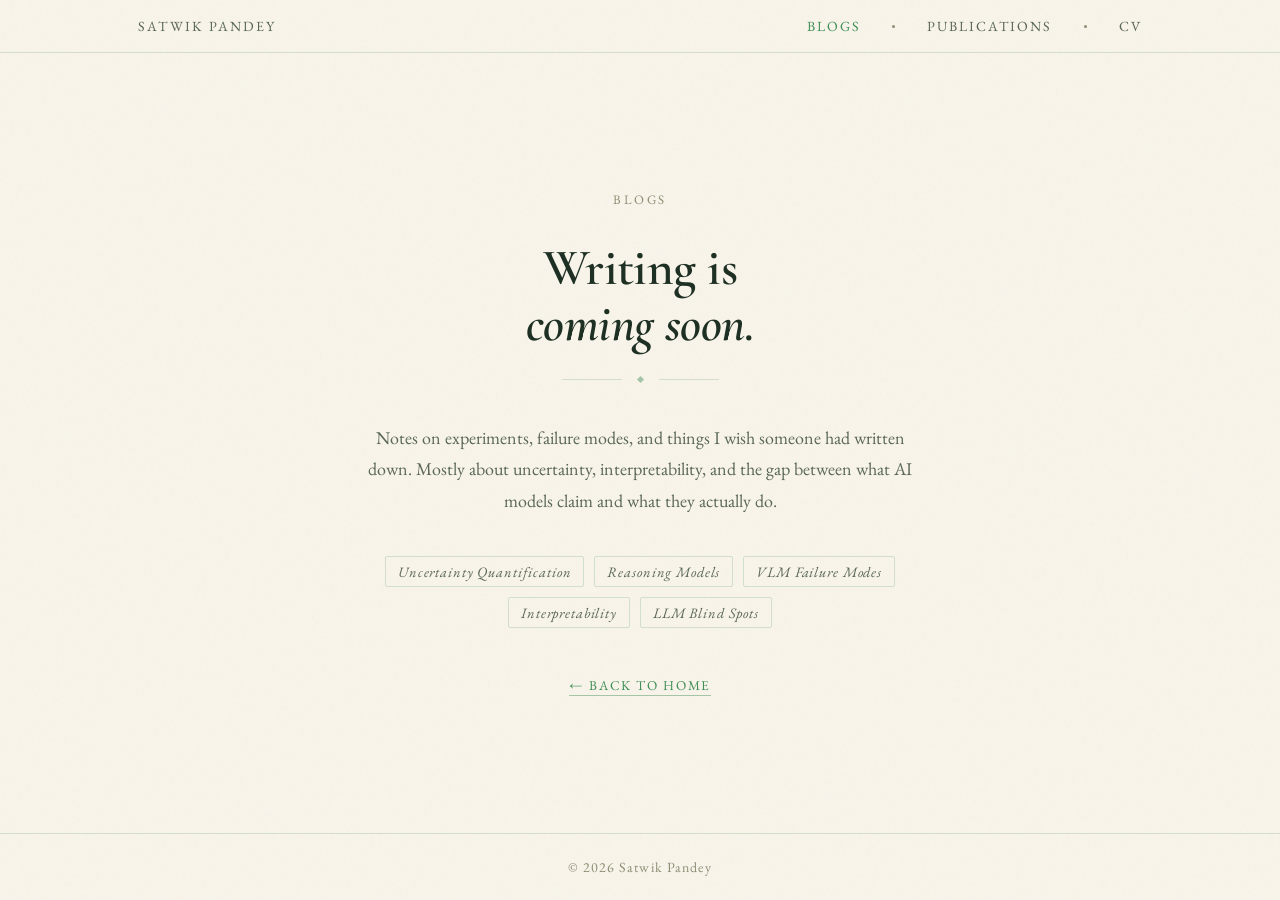
==== blogs.html @ ab52cb60 "added publications" ====
<!DOCTYPE html>
<html lang="en">
<head>
<meta charset="UTF-8">
<meta name="viewport" content="width=device-width, initial-scale=1.0">
<title>Blogs — Satwik Pandey</title>

<link rel="icon" type="image/svg+xml" href="favicon-animated.svg">
<link rel="shortcut icon" href="favicon-32x32.png">
<link rel="icon" type="image/png" sizes="32x32" href="favicon-32x32.png">
<link rel="icon" type="image/png" sizes="16x16" href="favicon-16x16.png">
<link rel="apple-touch-icon" sizes="180x180" href="apple-touch-icon.png">

<link rel="preconnect" href="https://fonts.googleapis.com">
<link rel="preconnect" href="https://fonts.gstatic.com" crossorigin>
<link href="https://fonts.googleapis.com/css2?family=Cormorant+Garamond:ital,wght@0,300;0,400;0,500;0,600;0,700;1,300;1,400&family=EB+Garamond:ital,wght@0,400;0,500;1,400&display=swap" rel="stylesheet">

<style>
  *, *::before, *::after {
    box-sizing: border-box;
    margin: 0;
    padding: 0;
  }

  :root {
    --bg:              #f8f4ea;
    --text:            #2f3a2d;
    --text-muted:      #596754;
    --text-dim:        #8c8d74;
    --green:           #3f8f56;
    --green-dim:       #2c6f42;
    --green-faint:     rgba(63, 143, 86, 0.08);
    --green-edge:      rgba(63, 143, 86, 0.20);
    --green-border:    rgba(63, 143, 86, 0.45);
    --green-hover:     #61ad76;
    --heading:         #1e2f23;
    --font-display:    'Cormorant Garamond', Georgia, serif;
    --font-body:       'EB Garamond', Georgia, serif;
  }

  html {
    font-size: 18px;
    background: var(--bg);
    color: var(--text);
    -webkit-font-smoothing: antialiased;
  }

  body {
    font-family: var(--font-body);
    min-height: 100vh;
    display: flex;
    flex-direction: column;
    overflow-x: hidden;
  }

  /* Grain overlay */
  body::before {
    content: '';
    position: fixed;
    inset: 0;
    background-image: url("data:image/svg+xml,%3Csvg viewBox='0 0 256 256' xmlns='http://www.w3.org/2000/svg'%3E%3Cfilter id='noise'%3E%3CfeTurbulence type='fractalNoise' baseFrequency='0.9' numOctaves='4' stitchTiles='stitch'/%3E%3C/filter%3E%3Crect width='100%25' height='100%25' filter='url(%23noise)' opacity='1'/%3E%3C/svg%3E");
    opacity: 0.025;
    pointer-events: none;
    z-index: 0;
  }

  /* ─── NAVBAR ─────────────────────────────── */
  .navbar {
    position: relative;
    z-index: 10;
    border-bottom: 1px solid var(--green-edge);
  }

  .navbar-inner {
    max-width: 1100px;
    margin: 0 auto;
    padding: 0 48px;
    display: flex;
    align-items: center;
    justify-content: space-between;
    height: 52px;
  }

  .navbar-name {
    font-family: var(--font-body);
    font-size: 0.78rem;
    letter-spacing: 0.14em;
    text-transform: uppercase;
    color: var(--text-muted);
    text-decoration: none;
    transition: color 0.2s;
  }

  .navbar-name:hover { color: var(--green); }

  .navbar-links {
    display: flex;
    align-items: center;
    gap: 32px;
  }

  .navbar-links a {
    font-family: var(--font-body);
    font-size: 0.78rem;
    letter-spacing: 0.14em;
    text-transform: uppercase;
    color: var(--text-muted);
    text-decoration: none;
    transition: color 0.2s;
  }

  .navbar-links a:hover { color: var(--green); }

  .navbar-links a.active { color: var(--green); }

  .navbar-links .nav-dot {
    width: 3px;
    height: 3px;
    border-radius: 50%;
    background: var(--text-dim);
  }

  /* ─── MAIN ───────────────────────────────── */
  .main {
    flex: 1;
    display: flex;
    align-items: center;
    justify-content: center;
    position: relative;
    z-index: 1;
    padding: 80px 48px;
  }

  .coming-soon-block {
    text-align: center;
    max-width: 560px;
  }

  .section-label {
    font-family: var(--font-body);
    font-size: 0.72rem;
    letter-spacing: 0.2em;
    text-transform: uppercase;
    color: var(--text-dim);
    margin-bottom: 32px;
    display: block;
  }

  .coming-soon-title {
    font-family: var(--font-display);
    font-weight: 600;
    font-size: clamp(2.2rem, 4vw, 3.8rem);
    letter-spacing: -0.01em;
    line-height: 1.1;
    color: var(--heading);
    margin-bottom: 24px;
  }

  .coming-soon-desc {
    font-size: 1rem;
    line-height: 1.75;
    color: var(--text-muted);
    margin-bottom: 40px;
  }

  /* Decorative rule */
  .ornament {
    display: flex;
    align-items: center;
    justify-content: center;
    gap: 16px;
    margin-bottom: 40px;
  }

  .ornament-line {
    height: 1px;
    width: 60px;
    background: var(--green-edge);
  }

  .ornament-diamond {
    width: 5px;
    height: 5px;
    background: var(--green-border);
    transform: rotate(45deg);
    flex-shrink: 0;
  }

  /* Topics preview */
  .topics {
    display: flex;
    flex-wrap: wrap;
    gap: 10px;
    justify-content: center;
    margin-bottom: 44px;
  }

  .topic-pill {
    font-family: var(--font-body);
    font-size: 0.8rem;
    letter-spacing: 0.06em;
    color: var(--text-muted);
    border: 1px solid var(--green-edge);
    border-radius: 2px;
    padding: 5px 12px;
    font-style: italic;
  }

  .back-link {
    font-size: 0.75rem;
    letter-spacing: 0.12em;
    text-transform: uppercase;
    color: var(--green);
    text-decoration: none;
    border-bottom: 1px solid var(--green-border);
    padding-bottom: 1px;
    transition: color 0.2s, border-color 0.2s;
  }

  .back-link:hover {
    color: var(--green-hover);
    border-color: var(--green-hover);
  }

  /* ─── FOOTER ─────────────────────────────── */
  footer {
    border-top: 1px solid var(--green-edge);
    padding: 24px 0;
    text-align: center;
    position: relative;
    z-index: 1;
  }

  footer p {
    font-size: 0.78rem;
    letter-spacing: 0.08em;
    color: var(--text-dim);
    font-family: var(--font-body);
  }

  @media (max-width: 768px) {
    .navbar-inner { padding: 0 24px; }
    .navbar-links { gap: 16px; }
    .main { padding: 60px 24px; }
  }
</style>
</head>
<body>

<!-- NAVBAR -->
<nav class="navbar">
  <div class="navbar-inner">
    <a href="index.html" class="navbar-name">Satwik Pandey</a>
    <div class="navbar-links">
      <a href="blogs.html" class="active">Blogs</a>
      <div class="nav-dot"></div>
      <a href="publications.html">Publications</a>
      <div class="nav-dot"></div>
      <a href="cv.html">CV</a>
    </div>
  </div>
</nav>

<!-- MAIN -->
<main class="main">
  <div class="coming-soon-block">

    <span class="section-label">Blogs</span>

    <h1 class="coming-soon-title">Writing is<br><em>coming soon.</em></h1>

    <div class="ornament">
      <div class="ornament-line"></div>
      <div class="ornament-diamond"></div>
      <div class="ornament-line"></div>
    </div>

    <p class="coming-soon-desc">Notes on experiments, failure modes, and things I wish someone had written down. Mostly about uncertainty, interpretability, and the gap between what AI models claim and what they actually do.</p>

    <div class="topics">
      <span class="topic-pill">Uncertainty Quantification</span>
      <span class="topic-pill">Reasoning Models</span>
      <span class="topic-pill">VLM Failure Modes</span>
      <span class="topic-pill">Interpretability</span>
      <span class="topic-pill">LLM Blind Spots</span>
    </div>

    <a class="back-link" href="index.html">← Back to home</a>

  </div>
</main>

<!-- FOOTER -->
<footer>
  <p>© 2026 Satwik Pandey</p>
</footer>

</body>
</html>
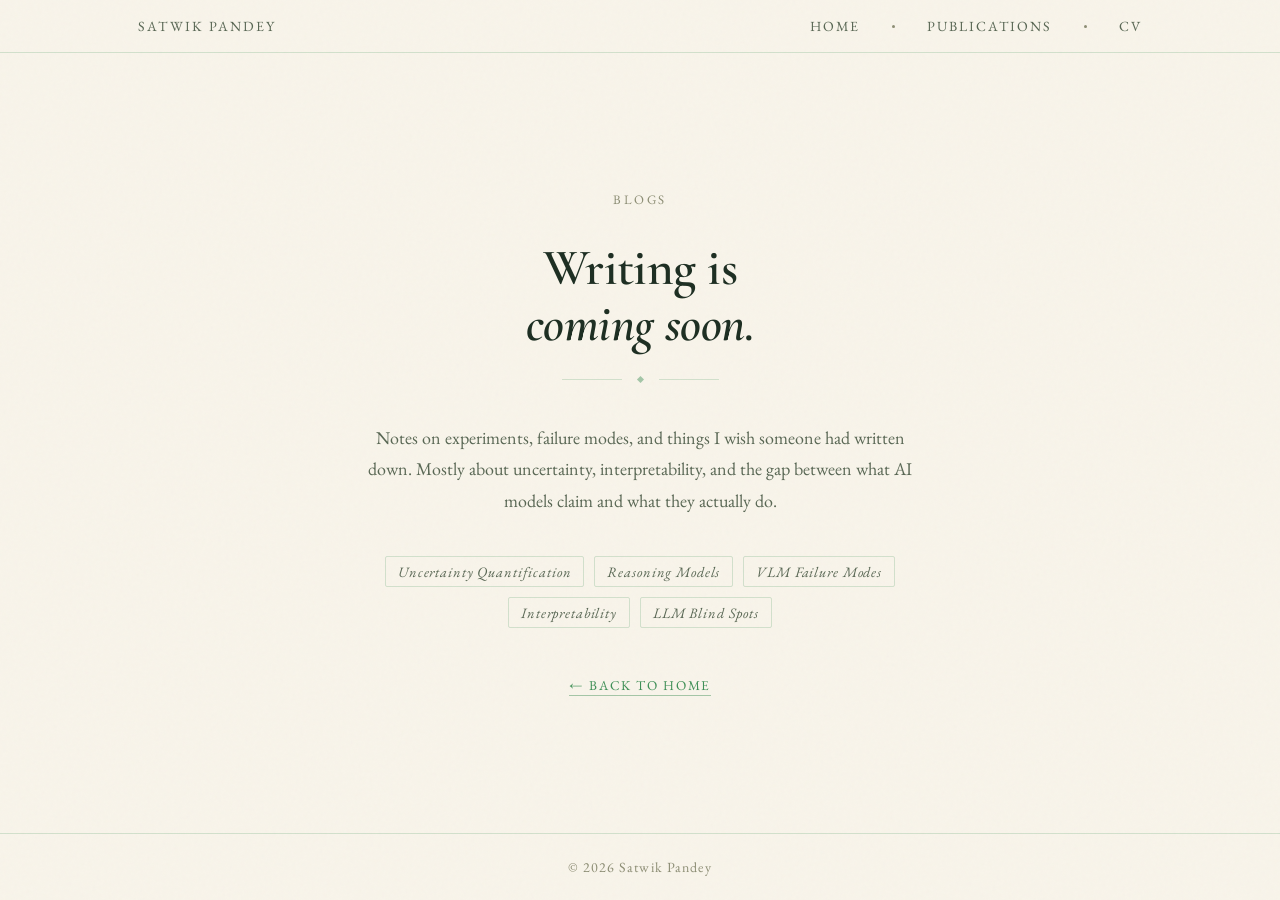
==== commit efdda850: "new resume, added confidently wrong , updates news" ====
--- a/blogs.html
+++ b/blogs.html
@@ -252,7 +252,7 @@
   <div class="navbar-inner">
     <a href="index.html" class="navbar-name">Satwik Pandey</a>
     <div class="navbar-links">
-      <a href="blogs.html" class="active">Blogs</a>
+      <a href="index.html">Home</a>
       <div class="nav-dot"></div>
       <a href="publications.html">Publications</a>
       <div class="nav-dot"></div>
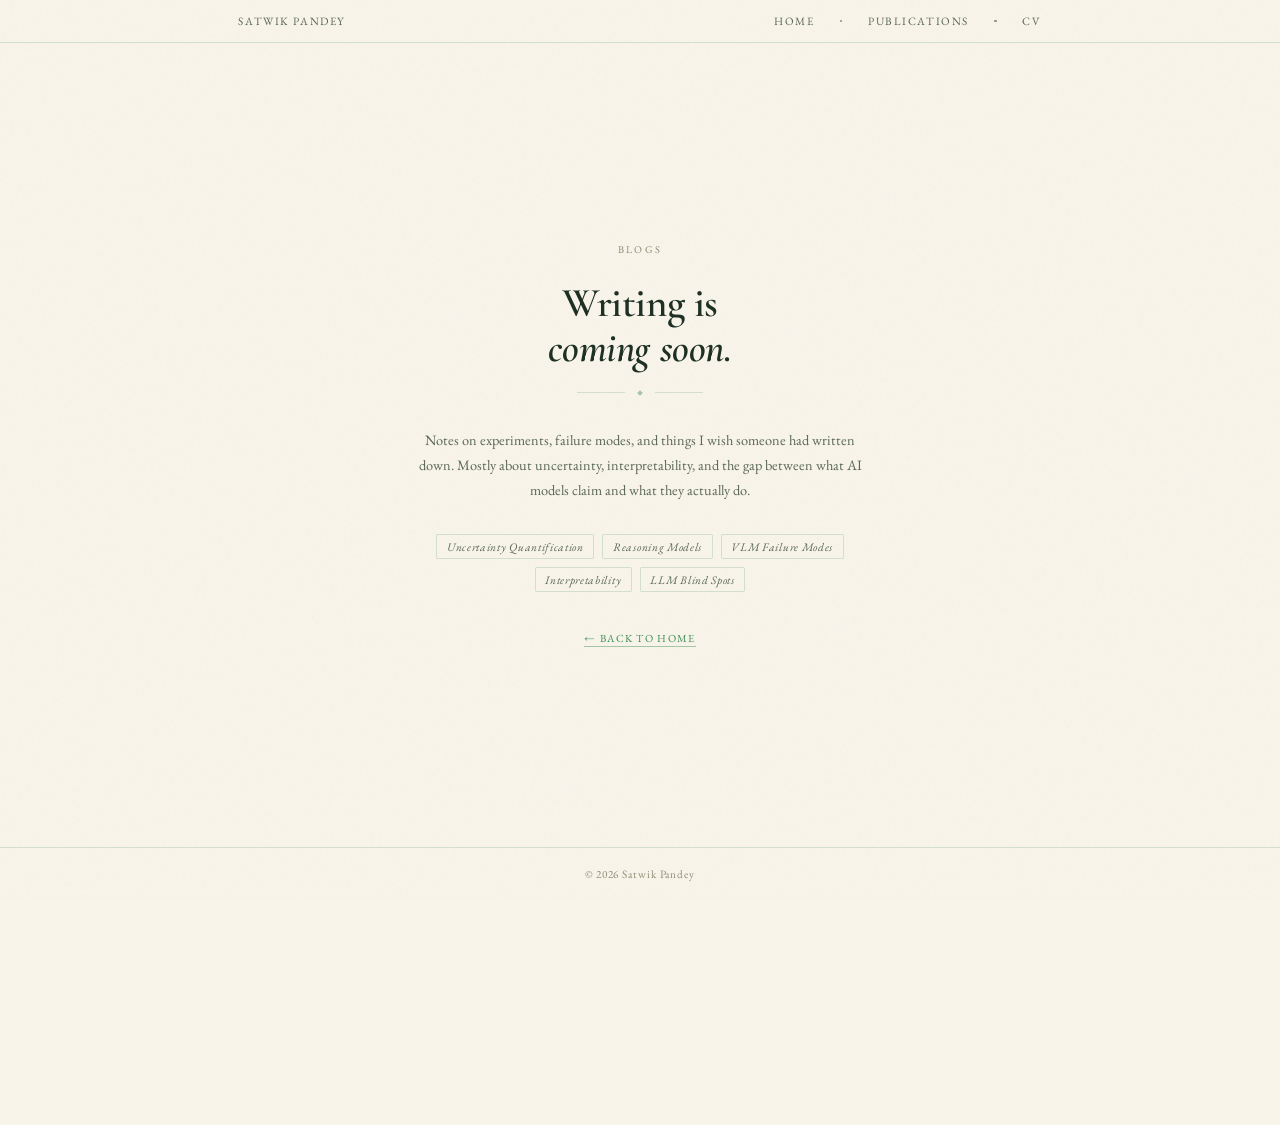
==== commit e6cb27cd: "0.8" ====
--- a/blogs.html
+++ b/blogs.html
@@ -6,10 +6,10 @@
 <title>Blogs — Satwik Pandey</title>
 
 <link rel="icon" type="image/svg+xml" href="favicon-animated.svg">
-<link rel="shortcut icon" href="favicon-32x32.png">
-<link rel="icon" type="image/png" sizes="32x32" href="favicon-32x32.png">
-<link rel="icon" type="image/png" sizes="16x16" href="favicon-16x16.png">
-<link rel="apple-touch-icon" sizes="180x180" href="apple-touch-icon.png">
+<link rel="shortcut icon" href="artifacts/favicons/favicon-32x32.png">
+<link rel="icon" type="image/png" sizes="32x32" href="artifacts/favicons/favicon-32x32.png">
+<link rel="icon" type="image/png" sizes="16x16" href="artifacts/favicons/favicon-16x16.png">
+<link rel="apple-touch-icon" sizes="180x180" href="artifacts/favicons/apple-touch-icon.png">
 
 <link rel="preconnect" href="https://fonts.googleapis.com">
 <link rel="preconnect" href="https://fonts.gstatic.com" crossorigin>
@@ -92,6 +92,7 @@
   }
 
   .navbar-name:hover { color: var(--green); }
+  .navbar-name { white-space: nowrap; }
 
   .navbar-links {
     display: flex;
@@ -239,10 +240,14 @@
   }
 
   @media (max-width: 768px) {
-    .navbar-inner { padding: 0 24px; }
-    .navbar-links { gap: 16px; }
+    .navbar-inner { padding: 0 16px; }
+    .navbar-name, .navbar-links a { font-size: 0.68rem; letter-spacing: 0.1em; }
+    .navbar-links { gap: 10px; }
     .main { padding: 60px 24px; }
   }
+
+  /* Site-wide 80% scale; min-height compensates so short pages still fill the screen. */
+  body { zoom: .8; min-height: 125vh; }
 </style>
 </head>
 <body>
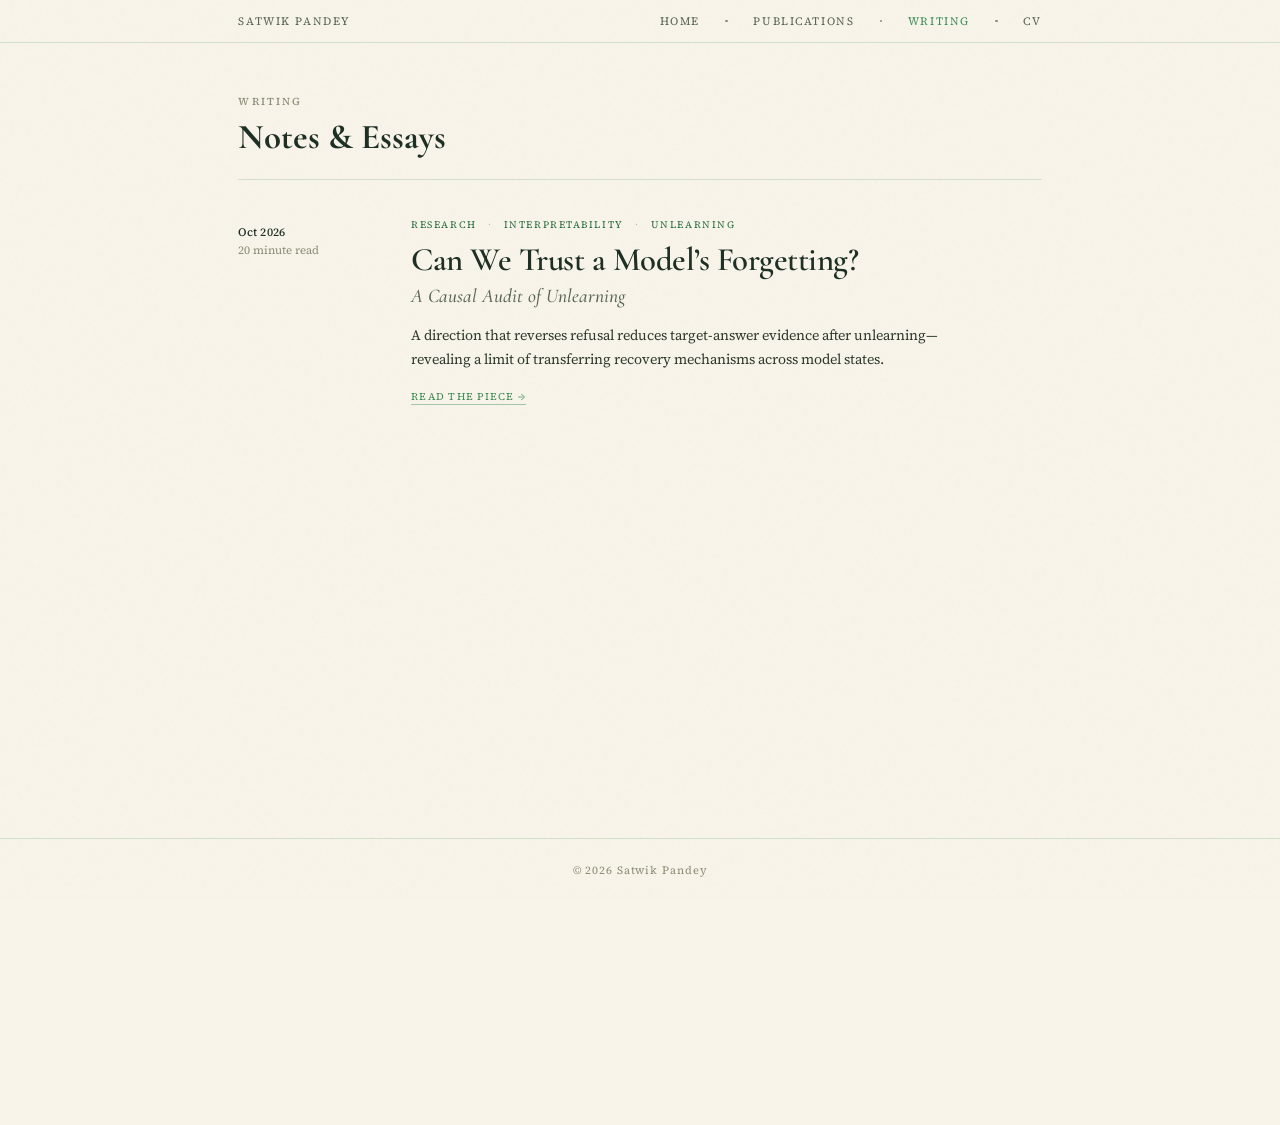
==== commit ec79d1f8: "can we trust a models fogertting" ====
--- a/blogs.html
+++ b/blogs.html
@@ -3,7 +3,7 @@
 <head>
 <meta charset="UTF-8">
 <meta name="viewport" content="width=device-width, initial-scale=1.0">
-<title>Blogs — Satwik Pandey</title>
+<title>Writing — Satwik Pandey</title>
 
 <link rel="icon" type="image/svg+xml" href="favicon-animated.svg">
 <link rel="shortcut icon" href="artifacts/favicons/favicon-32x32.png">
@@ -13,14 +13,10 @@
 
 <link rel="preconnect" href="https://fonts.googleapis.com">
 <link rel="preconnect" href="https://fonts.gstatic.com" crossorigin>
-<link href="https://fonts.googleapis.com/css2?family=Cormorant+Garamond:ital,wght@0,300;0,400;0,500;0,600;0,700;1,300;1,400&family=EB+Garamond:ital,wght@0,400;0,500;1,400&display=swap" rel="stylesheet">
+<link href="https://fonts.googleapis.com/css2?family=Cormorant+Garamond:ital,wght@0,500;0,600;0,700;1,500&family=Source+Serif+4:ital,opsz,wght@0,8..60,400;0,8..60,500;0,8..60,600;1,8..60,400&display=swap" rel="stylesheet">
 
 <style>
-  *, *::before, *::after {
-    box-sizing: border-box;
-    margin: 0;
-    padding: 0;
-  }
+  *, *::before, *::after { box-sizing: border-box; margin: 0; padding: 0; }
 
   :root {
     --bg:              #f8f4ea;
@@ -35,25 +31,12 @@
     --green-hover:     #61ad76;
     --heading:         #1e2f23;
     --font-display:    'Cormorant Garamond', Georgia, serif;
-    --font-body:       'EB Garamond', Georgia, serif;
+    --font-body:       'Source Serif 4', Georgia, serif;
   }
 
-  html {
-    font-size: 18px;
-    background: var(--bg);
-    color: var(--text);
-    -webkit-font-smoothing: antialiased;
-  }
+  html { font-size: 18px; background: var(--bg); color: var(--text); -webkit-font-smoothing: antialiased; }
+  body { font-family: var(--font-body); min-height: 100vh; display: flex; flex-direction: column; overflow-x: hidden; }
 
-  body {
-    font-family: var(--font-body);
-    min-height: 100vh;
-    display: flex;
-    flex-direction: column;
-    overflow-x: hidden;
-  }
-
-  /* Grain overlay */
   body::before {
     content: '';
     position: fixed;
@@ -64,186 +47,46 @@
     z-index: 0;
   }
 
-  /* ─── NAVBAR ─────────────────────────────── */
-  .navbar {
-    position: relative;
-    z-index: 10;
-    border-bottom: 1px solid var(--green-edge);
+  .navbar { position: relative; z-index: 10; border-bottom: 1px solid var(--green-edge); }
+  .navbar-inner { max-width: 1100px; margin: 0 auto; padding: 0 48px; display: flex; align-items: center; justify-content: space-between; height: 52px; }
+  .navbar-name, .navbar-links a {
+    font-family: var(--font-body); font-size: 0.78rem; letter-spacing: 0.14em; text-transform: uppercase;
+    color: var(--text-muted); text-decoration: none; transition: color 0.2s;
   }
+  .navbar-name { white-space: nowrap; }
+  .navbar-name:hover, .navbar-links a:hover, .navbar-links a.active { color: var(--green); }
+  .navbar-links { display: flex; align-items: center; gap: 32px; }
+  .nav-dot { width: 3px; height: 3px; border-radius: 50%; background: var(--text-dim); }
 
-  .navbar-inner {
-    max-width: 1100px;
-    margin: 0 auto;
-    padding: 0 48px;
-    display: flex;
-    align-items: center;
-    justify-content: space-between;
-    height: 52px;
-  }
+  .page-wrap { flex: 1; width: 100%; max-width: 1100px; margin: 0 auto; padding: 64px 48px 96px; position: relative; z-index: 1; }
+  .page-header { padding-bottom: 30px; border-bottom: 1px solid var(--green-edge); margin-bottom: 8px; }
+  .section-label { font-size: 0.74rem; font-weight: 500; letter-spacing: 0.2em; text-transform: uppercase; color: var(--text-dim); margin-bottom: 14px; }
+  .page-title { font-family: var(--font-display); font-size: clamp(2rem, 3.4vw, 3rem); font-weight: 700; line-height: 1; color: var(--heading); }
 
-  .navbar-name {
-    font-family: var(--font-body);
-    font-size: 0.78rem;
-    letter-spacing: 0.14em;
-    text-transform: uppercase;
-    color: var(--text-muted);
-    text-decoration: none;
-    transition: color 0.2s;
-  }
+  .post { display: grid; grid-template-columns: 180px minmax(0, 1fr); gap: 0 36px; padding: 40px 0; border-bottom: 1px solid var(--green-edge); }
+  .post:last-child { border-bottom: none; }
+  .post-meta { padding-top: 6px; font-size: 0.8rem; line-height: 1.6; color: var(--text-dim); }
+  .post-meta time { display: block; color: var(--heading); font-weight: 500; letter-spacing: 0.02em; }
+  .post-tags { display: flex; flex-wrap: wrap; gap: 6px 14px; margin-bottom: 14px; font-size: 0.68rem; letter-spacing: 0.16em; text-transform: uppercase; color: var(--green-dim); }
+  .post-tags span + span::before { content: '·'; margin-right: 14px; color: var(--green-border); }
+  .post-title { font-family: var(--font-display); font-size: clamp(1.9rem, 3.2vw, 2.6rem); font-weight: 600; line-height: 1.08; letter-spacing: -0.015em; color: var(--heading); }
+  .post-title a { color: inherit; text-decoration: none; transition: color 0.2s; }
+  .post-title a:hover { color: var(--green-dim); }
+  .post-subtitle { margin-top: 8px; font-family: var(--font-display); font-style: italic; font-size: 1.35rem; font-weight: 500; color: var(--text-muted); }
+  .post-dek { max-width: 660px; margin-top: 18px; font-size: 1rem; line-height: 1.7; color: var(--text); }
+  .post-link { display: inline-block; margin-top: 22px; font-size: 0.72rem; letter-spacing: 0.12em; text-transform: uppercase; color: var(--green); text-decoration: none; border-bottom: 1px solid var(--green-border); padding-bottom: 1px; transition: color 0.2s, border-color 0.2s; }
+  .post-link:hover { color: var(--green-hover); border-color: var(--green-hover); }
 
-  .navbar-name:hover { color: var(--green); }
-  .navbar-name { white-space: nowrap; }
-
-  .navbar-links {
-    display: flex;
-    align-items: center;
-    gap: 32px;
-  }
-
-  .navbar-links a {
-    font-family: var(--font-body);
-    font-size: 0.78rem;
-    letter-spacing: 0.14em;
-    text-transform: uppercase;
-    color: var(--text-muted);
-    text-decoration: none;
-    transition: color 0.2s;
-  }
-
-  .navbar-links a:hover { color: var(--green); }
-
-  .navbar-links a.active { color: var(--green); }
-
-  .navbar-links .nav-dot {
-    width: 3px;
-    height: 3px;
-    border-radius: 50%;
-    background: var(--text-dim);
-  }
-
-  /* ─── MAIN ───────────────────────────────── */
-  .main {
-    flex: 1;
-    display: flex;
-    align-items: center;
-    justify-content: center;
-    position: relative;
-    z-index: 1;
-    padding: 80px 48px;
-  }
-
-  .coming-soon-block {
-    text-align: center;
-    max-width: 560px;
-  }
-
-  .section-label {
-    font-family: var(--font-body);
-    font-size: 0.72rem;
-    letter-spacing: 0.2em;
-    text-transform: uppercase;
-    color: var(--text-dim);
-    margin-bottom: 32px;
-    display: block;
-  }
-
-  .coming-soon-title {
-    font-family: var(--font-display);
-    font-weight: 600;
-    font-size: clamp(2.2rem, 4vw, 3.8rem);
-    letter-spacing: -0.01em;
-    line-height: 1.1;
-    color: var(--heading);
-    margin-bottom: 24px;
-  }
-
-  .coming-soon-desc {
-    font-size: 1rem;
-    line-height: 1.75;
-    color: var(--text-muted);
-    margin-bottom: 40px;
-  }
-
-  /* Decorative rule */
-  .ornament {
-    display: flex;
-    align-items: center;
-    justify-content: center;
-    gap: 16px;
-    margin-bottom: 40px;
-  }
-
-  .ornament-line {
-    height: 1px;
-    width: 60px;
-    background: var(--green-edge);
-  }
-
-  .ornament-diamond {
-    width: 5px;
-    height: 5px;
-    background: var(--green-border);
-    transform: rotate(45deg);
-    flex-shrink: 0;
-  }
-
-  /* Topics preview */
-  .topics {
-    display: flex;
-    flex-wrap: wrap;
-    gap: 10px;
-    justify-content: center;
-    margin-bottom: 44px;
-  }
-
-  .topic-pill {
-    font-family: var(--font-body);
-    font-size: 0.8rem;
-    letter-spacing: 0.06em;
-    color: var(--text-muted);
-    border: 1px solid var(--green-edge);
-    border-radius: 2px;
-    padding: 5px 12px;
-    font-style: italic;
-  }
-
-  .back-link {
-    font-size: 0.75rem;
-    letter-spacing: 0.12em;
-    text-transform: uppercase;
-    color: var(--green);
-    text-decoration: none;
-    border-bottom: 1px solid var(--green-border);
-    padding-bottom: 1px;
-    transition: color 0.2s, border-color 0.2s;
-  }
-
-  .back-link:hover {
-    color: var(--green-hover);
-    border-color: var(--green-hover);
-  }
-
-  /* ─── FOOTER ─────────────────────────────── */
-  footer {
-    border-top: 1px solid var(--green-edge);
-    padding: 24px 0;
-    text-align: center;
-    position: relative;
-    z-index: 1;
-  }
-
-  footer p {
-    font-size: 0.78rem;
-    letter-spacing: 0.08em;
-    color: var(--text-dim);
-    font-family: var(--font-body);
-  }
+  footer { border-top: 1px solid var(--green-edge); padding: 28px 0; text-align: center; position: relative; z-index: 1; }
+  footer p { font-size: 0.78rem; letter-spacing: 0.08em; color: var(--text-dim); }
 
   @media (max-width: 768px) {
     .navbar-inner { padding: 0 16px; }
     .navbar-name, .navbar-links a { font-size: 0.68rem; letter-spacing: 0.1em; }
     .navbar-links { gap: 10px; }
-    .main { padding: 60px 24px; }
+    .page-wrap { padding: 48px 24px 72px; }
+    .post { grid-template-columns: 1fr; gap: 14px; padding: 32px 0; }
+    .post-meta { display: flex; gap: 12px; padding-top: 0; }
   }
 
   /* Site-wide 80% scale; min-height compensates so short pages still fill the screen. */
@@ -252,7 +95,6 @@
 </head>
 <body>
 
-<!-- NAVBAR -->
 <nav class="navbar">
   <div class="navbar-inner">
     <a href="index.html" class="navbar-name">Satwik Pandey</a>
@@ -261,41 +103,36 @@
       <div class="nav-dot"></div>
       <a href="publications.html">Publications</a>
       <div class="nav-dot"></div>
+      <a href="blogs.html" class="active" aria-current="page">Writing</a>
+      <div class="nav-dot"></div>
       <a href="cv.html">CV</a>
     </div>
   </div>
 </nav>
 
-<!-- MAIN -->
-<main class="main">
-  <div class="coming-soon-block">
+<main class="page-wrap">
+  <header class="page-header">
+    <p class="section-label">Writing</p>
+    <h1 class="page-title">Notes &amp; Essays</h1>
+  </header>
 
-    <span class="section-label">Blogs</span>
-
-    <h1 class="coming-soon-title">Writing is<br><em>coming soon.</em></h1>
-
-    <div class="ornament">
-      <div class="ornament-line"></div>
-      <div class="ornament-diamond"></div>
-      <div class="ornament-line"></div>
-    </div>
-
-    <p class="coming-soon-desc">Notes on experiments, failure modes, and things I wish someone had written down. Mostly about uncertainty, interpretability, and the gap between what AI models claim and what they actually do.</p>
-
-    <div class="topics">
-      <span class="topic-pill">Uncertainty Quantification</span>
-      <span class="topic-pill">Reasoning Models</span>
-      <span class="topic-pill">VLM Failure Modes</span>
-      <span class="topic-pill">Interpretability</span>
-      <span class="topic-pill">LLM Blind Spots</span>
-    </div>
-
-    <a class="back-link" href="index.html">← Back to home</a>
-
-  </div>
+  <section class="post-list">
+    <article class="post">
+      <div class="post-meta">
+        <time datetime="2026-10">Oct 2026</time>
+        <span>20 minute read</span>
+      </div>
+      <div>
+        <div class="post-tags"><span>Research</span><span>Interpretability</span><span>Unlearning</span></div>
+        <h2 class="post-title"><a href="blog1.html">Can We Trust a Model’s Forgetting?</a></h2>
+        <p class="post-subtitle">A Causal Audit of Unlearning</p>
+        <p class="post-dek">A direction that reverses refusal reduces target-answer evidence after unlearning—revealing a limit of transferring recovery mechanisms across model states.</p>
+        <a class="post-link" href="blog1.html">Read the piece →</a>
+      </div>
+    </article>
+  </section>
 </main>
 
-<!-- FOOTER -->
 <footer>
   <p>© 2026 Satwik Pandey</p>
 </footer>
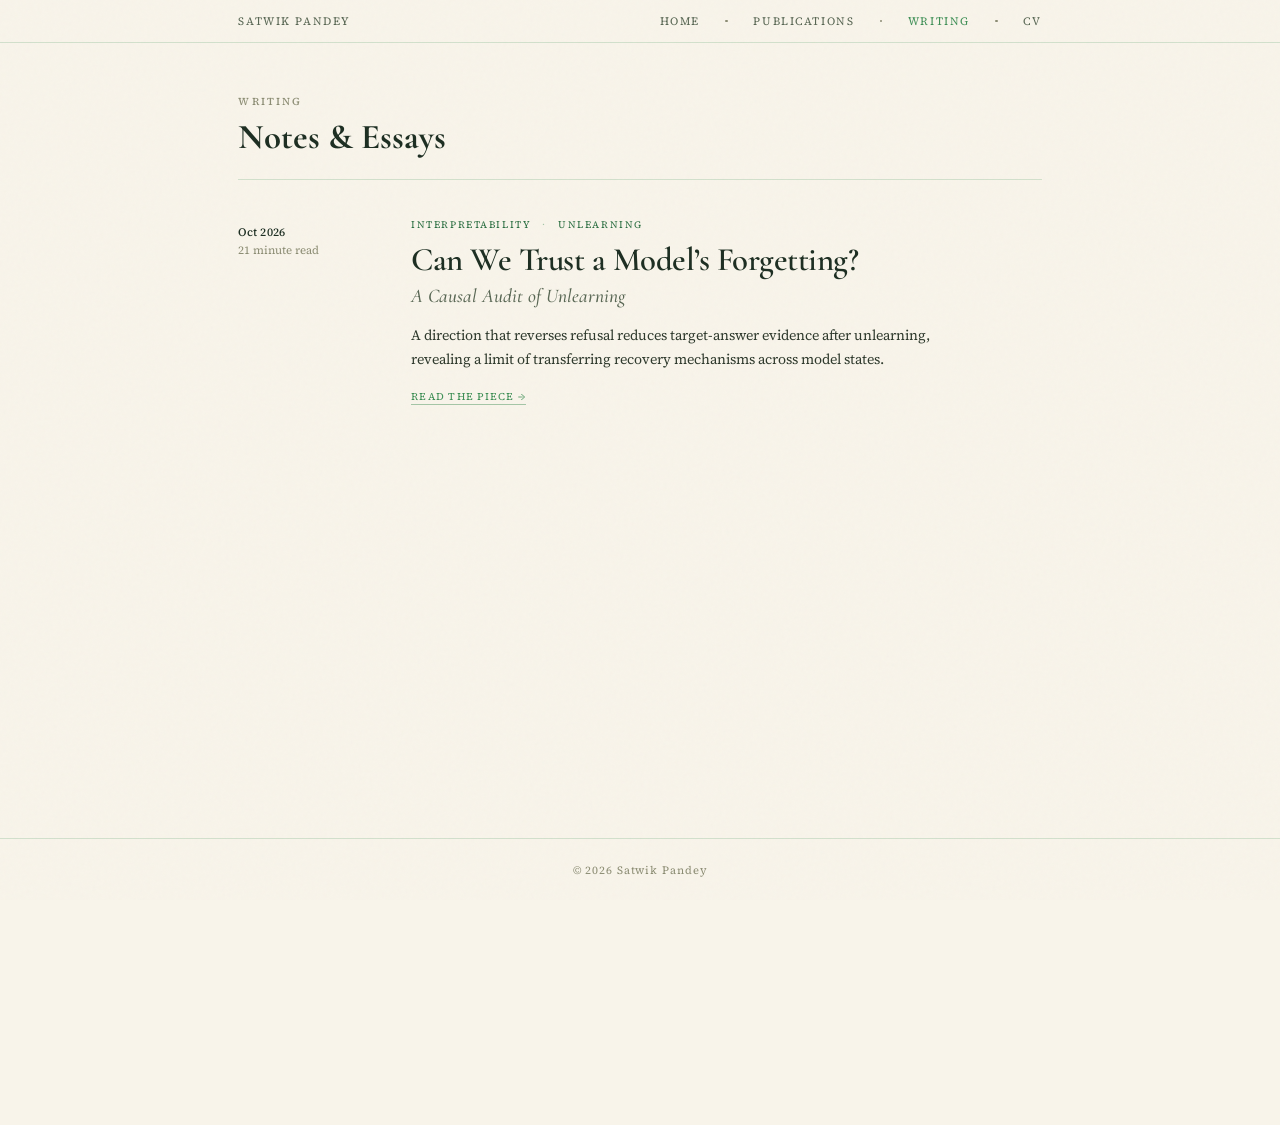
==== commit af2b0afd: "refocusing on the motivation for the unlearn blog" ====
--- a/blogs.html
+++ b/blogs.html
@@ -120,14 +120,14 @@
     <article class="post">
       <div class="post-meta">
         <time datetime="2026-10">Oct 2026</time>
-        <span>20 minute read</span>
+        <span>21 minute read</span>
       </div>
       <div>
-        <div class="post-tags"><span>Research</span><span>Interpretability</span><span>Unlearning</span></div>
-        <h2 class="post-title"><a href="blog1.html">Can We Trust a Model’s Forgetting?</a></h2>
+        <div class="post-tags"><span>Interpretability</span><span>Unlearning</span></div>
+        <h2 class="post-title"><a href="unlearn.html">Can We Trust a Model’s Forgetting?</a></h2>
         <p class="post-subtitle">A Causal Audit of Unlearning</p>
-        <p class="post-dek">A direction that reverses refusal reduces target-answer evidence after unlearning—revealing a limit of transferring recovery mechanisms across model states.</p>
-        <a class="post-link" href="blog1.html">Read the piece →</a>
+        <p class="post-dek">A direction that reverses refusal reduces target-answer evidence after unlearning, revealing a limit of transferring recovery mechanisms across model states.</p>
+        <a class="post-link" href="unlearn.html">Read the piece →</a>
       </div>
     </article>
   </section>
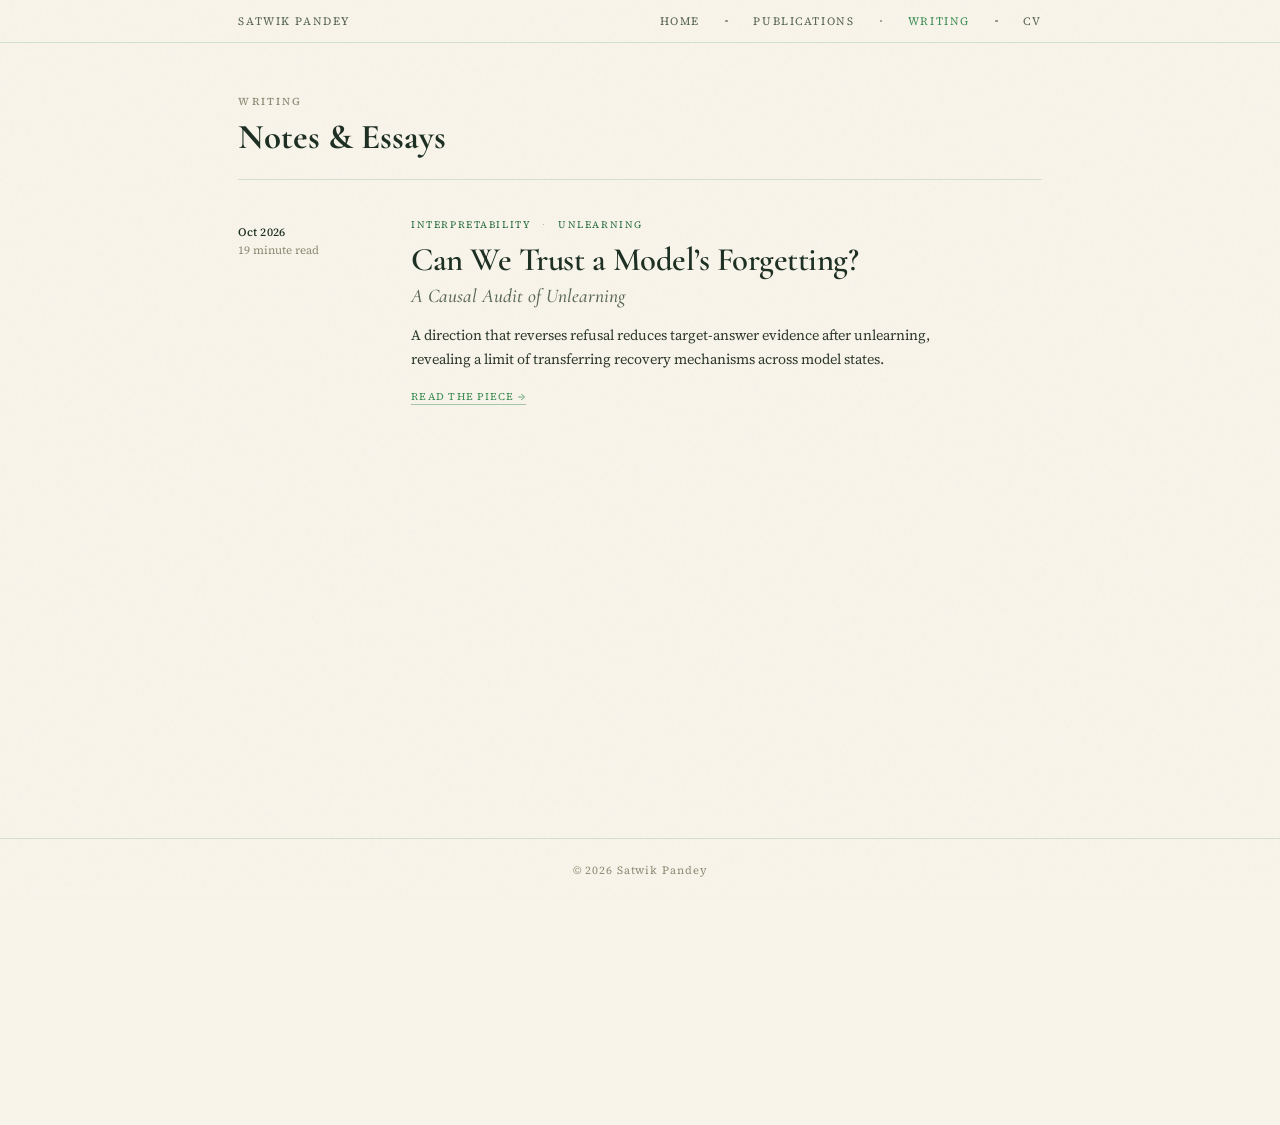
==== commit 0b732464: "Reducing reptitions" ====
--- a/blogs.html
+++ b/blogs.html
@@ -120,7 +120,7 @@
     <article class="post">
       <div class="post-meta">
         <time datetime="2026-10">Oct 2026</time>
-        <span>21 minute read</span>
+        <span>19 minute read</span>
       </div>
       <div>
         <div class="post-tags"><span>Interpretability</span><span>Unlearning</span></div>
